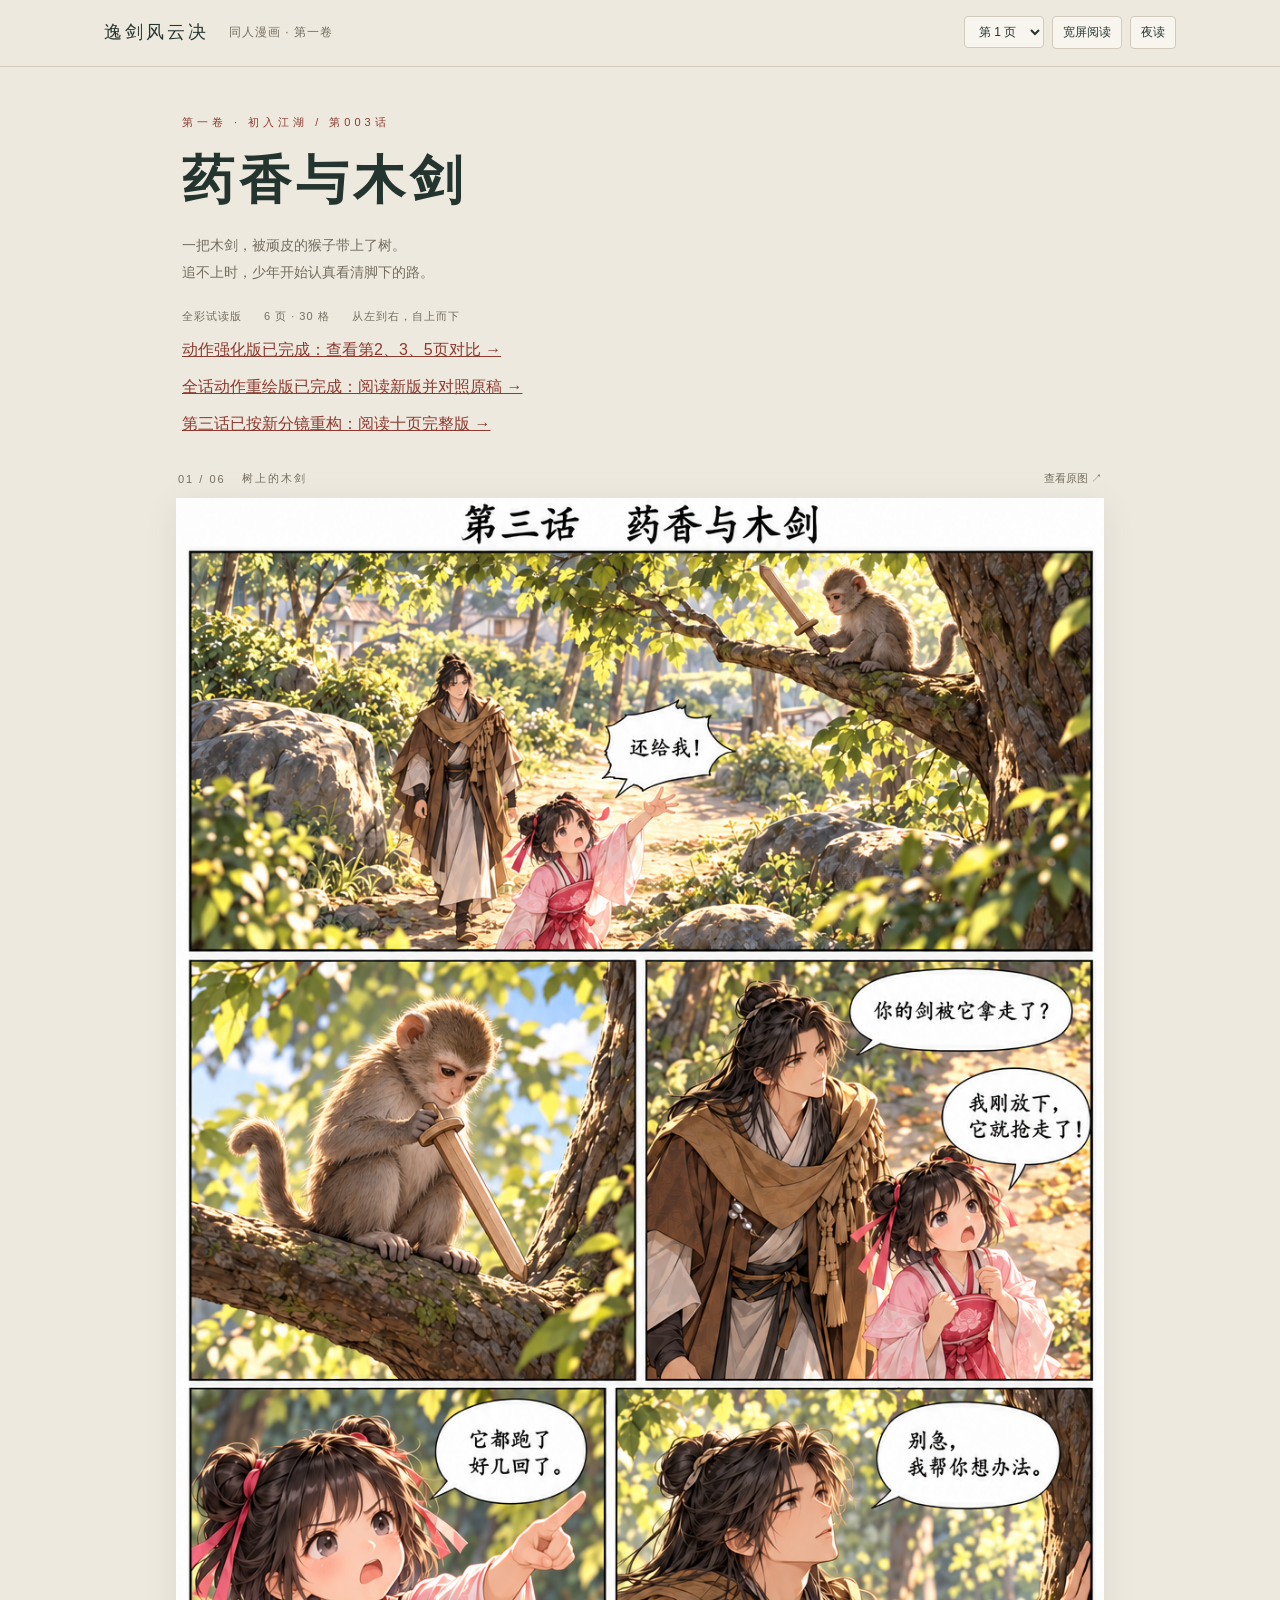
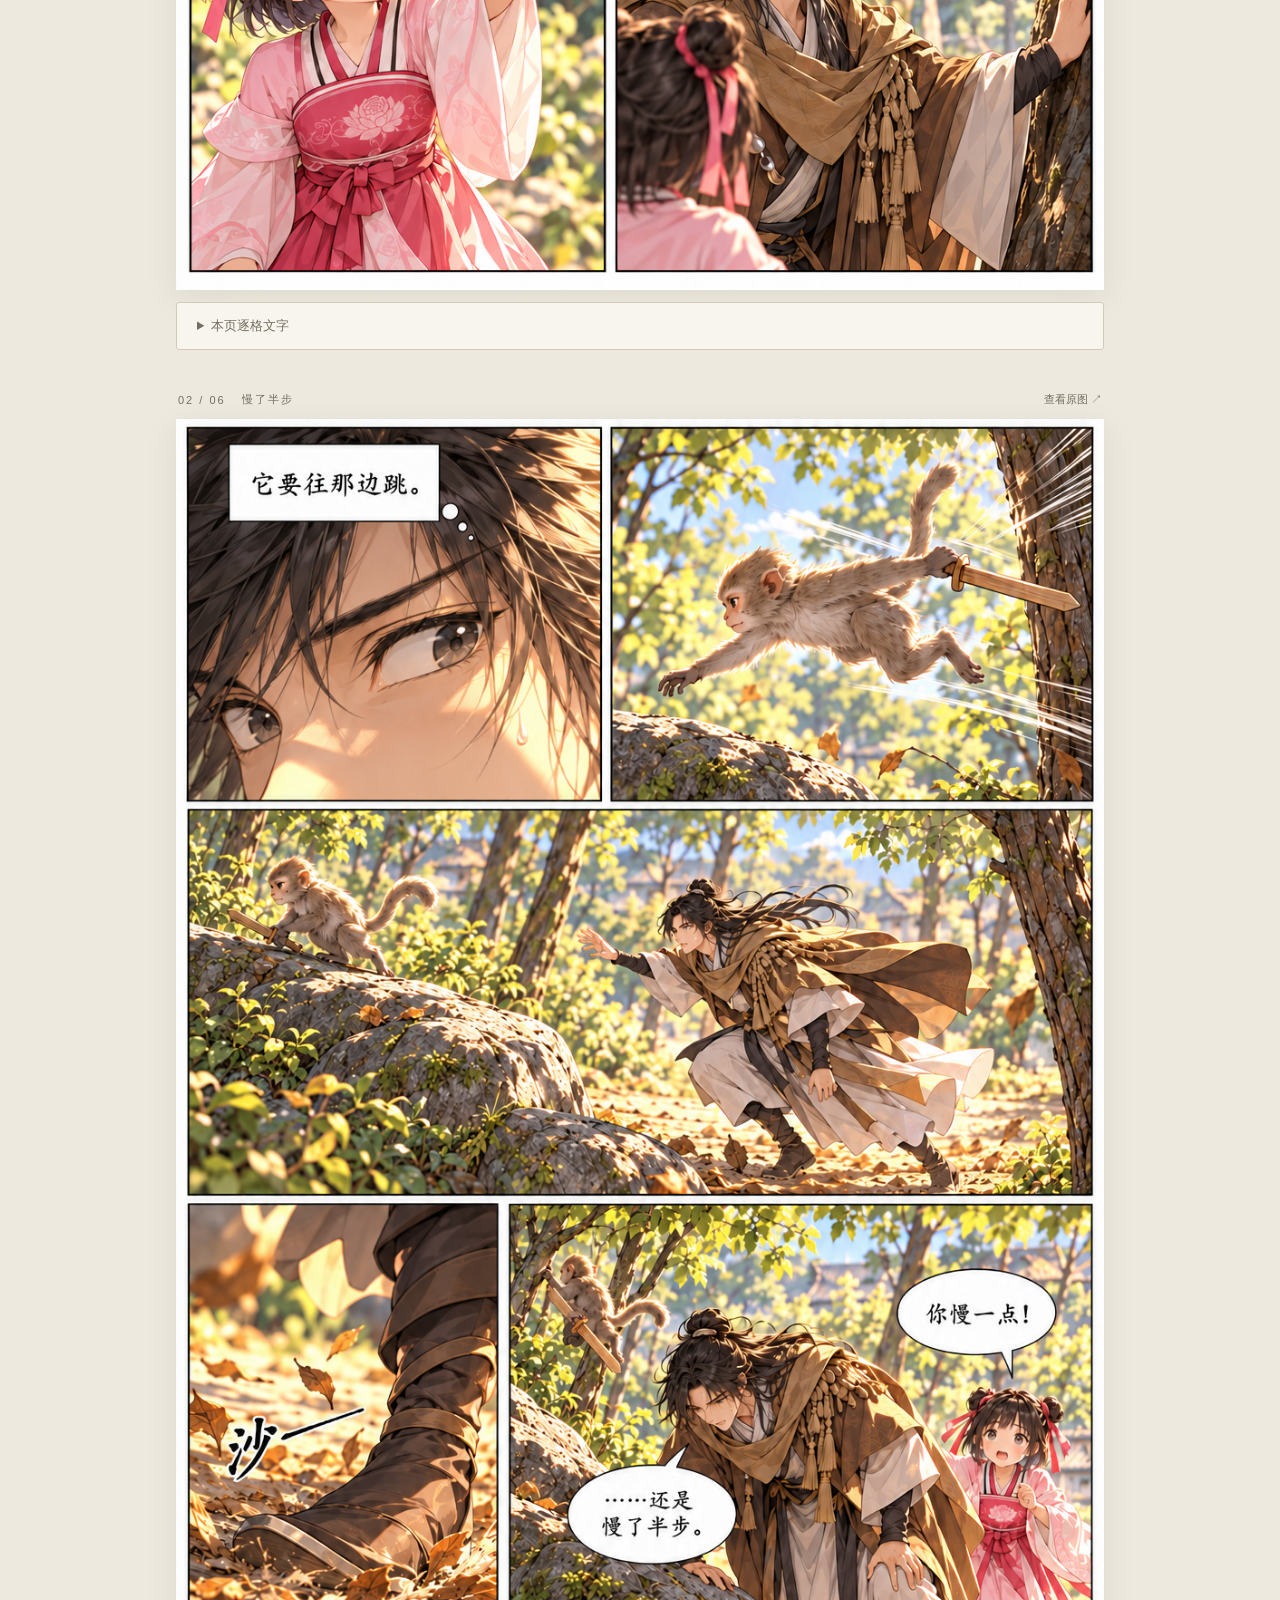
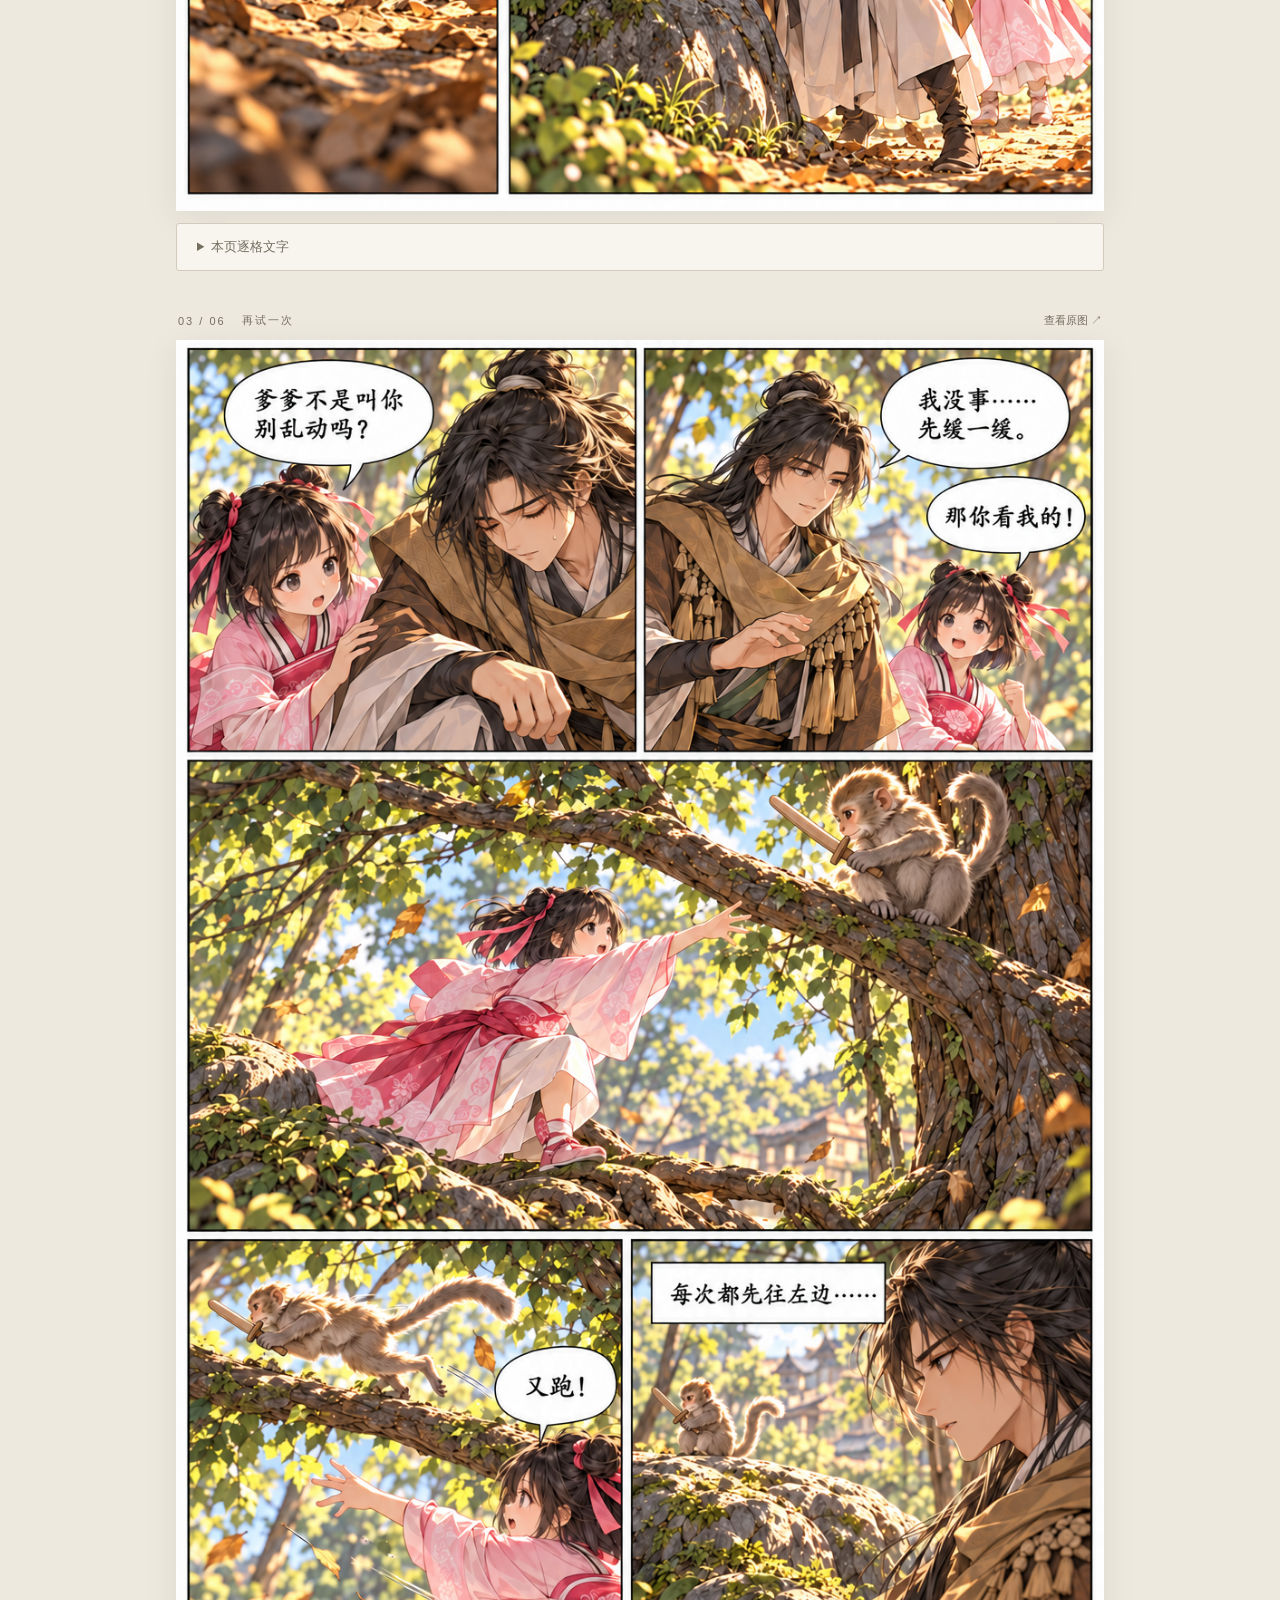
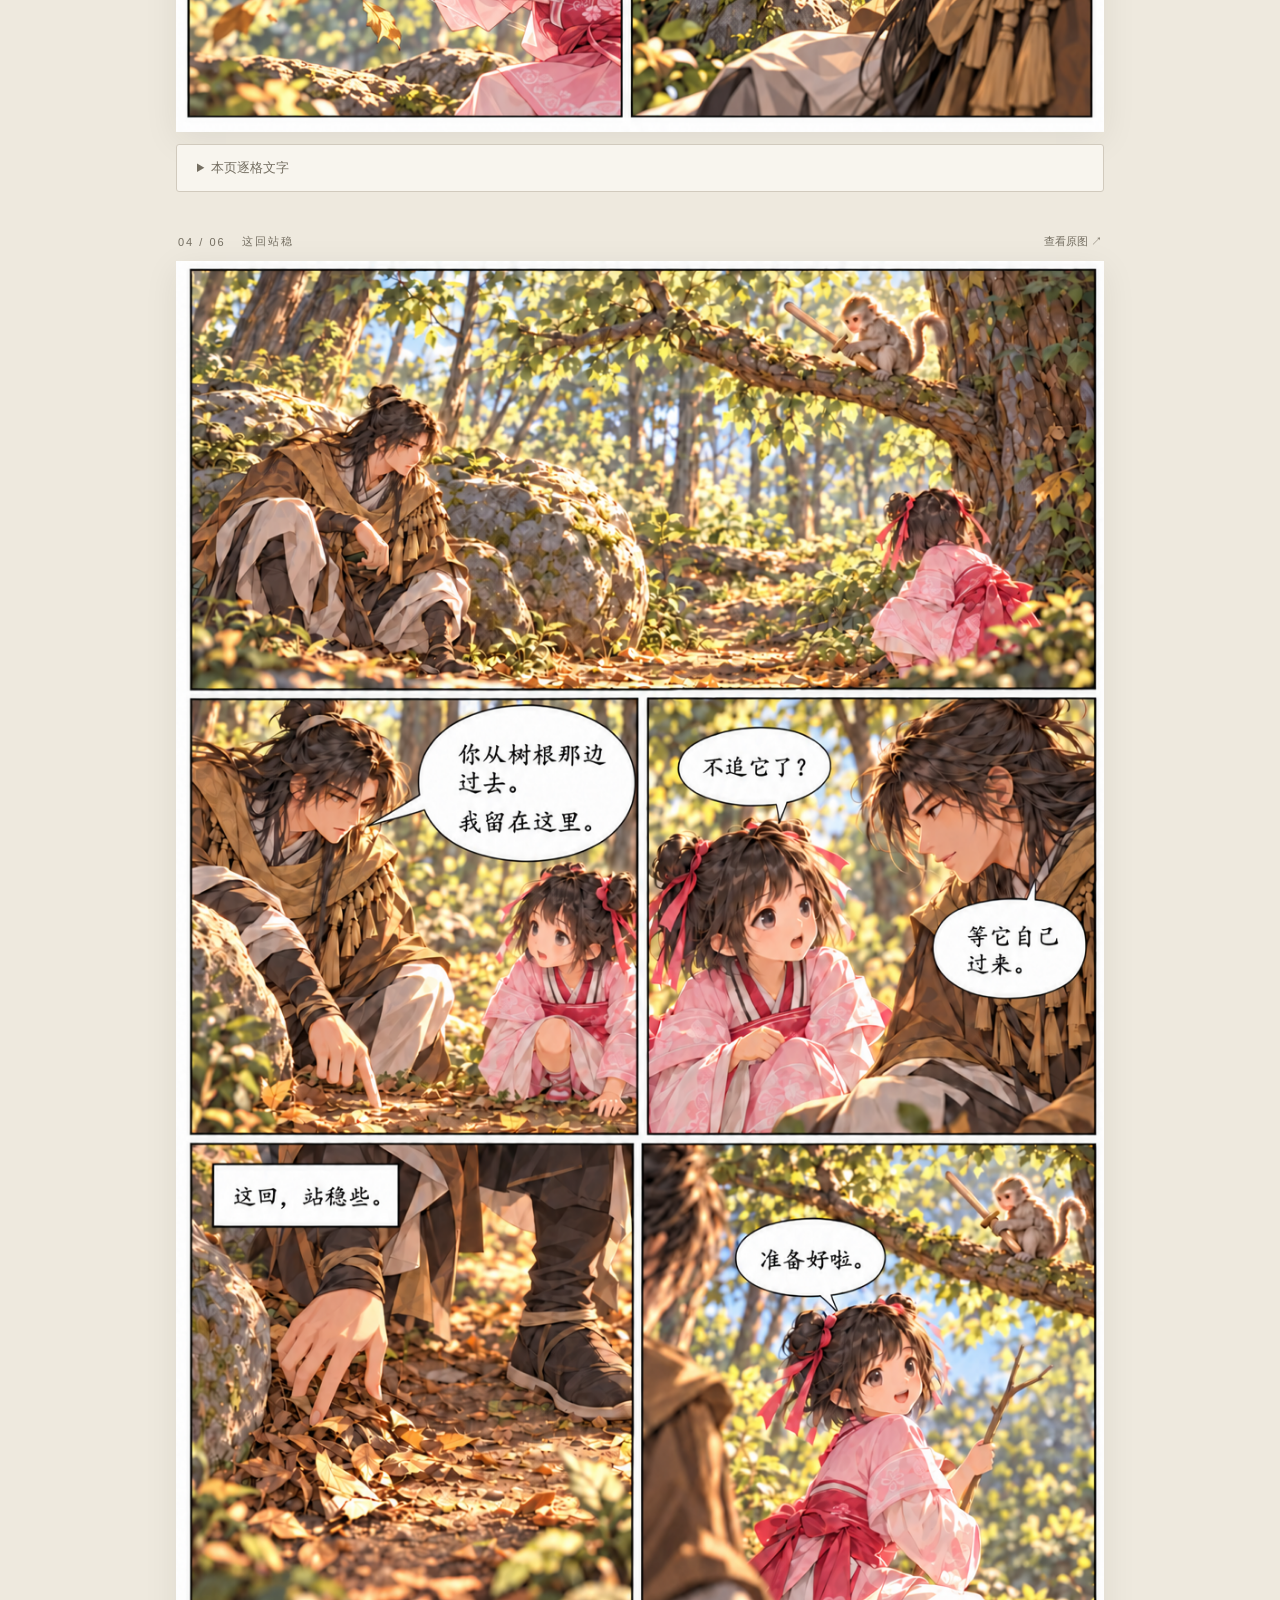
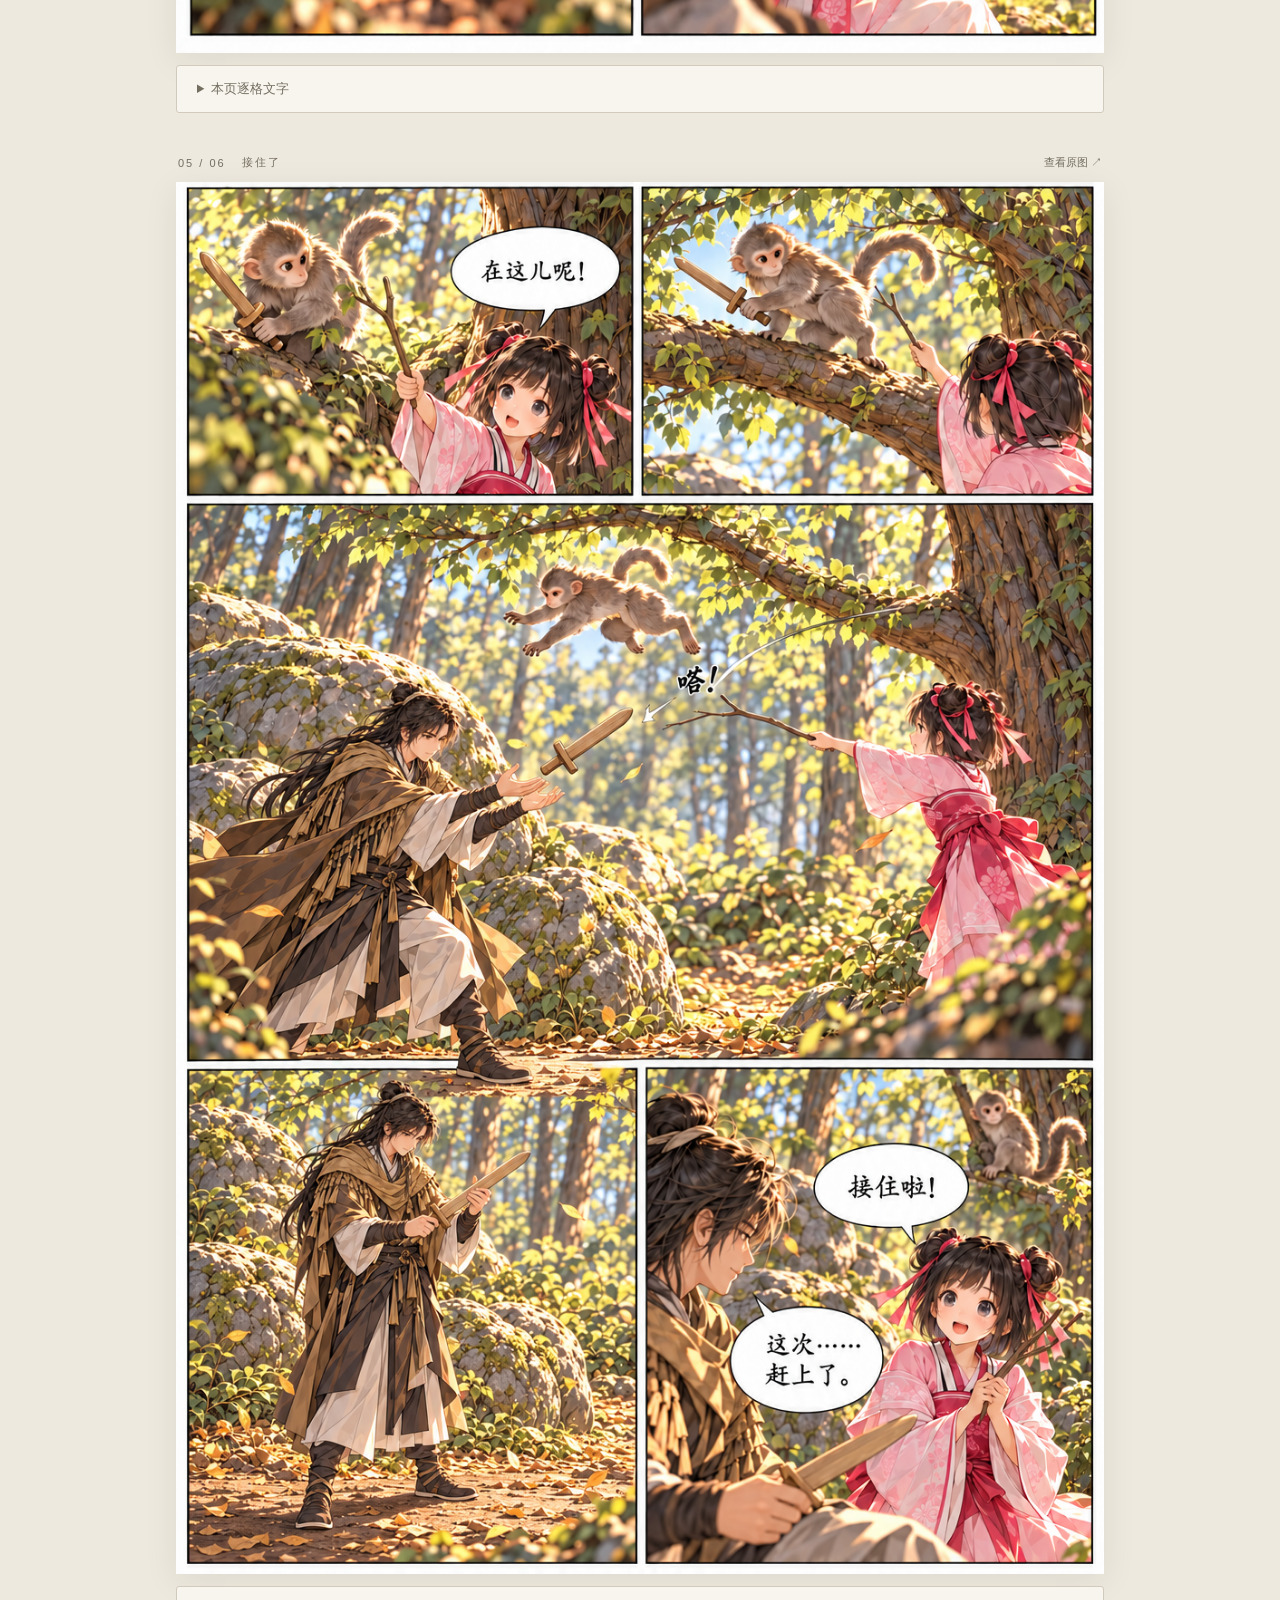
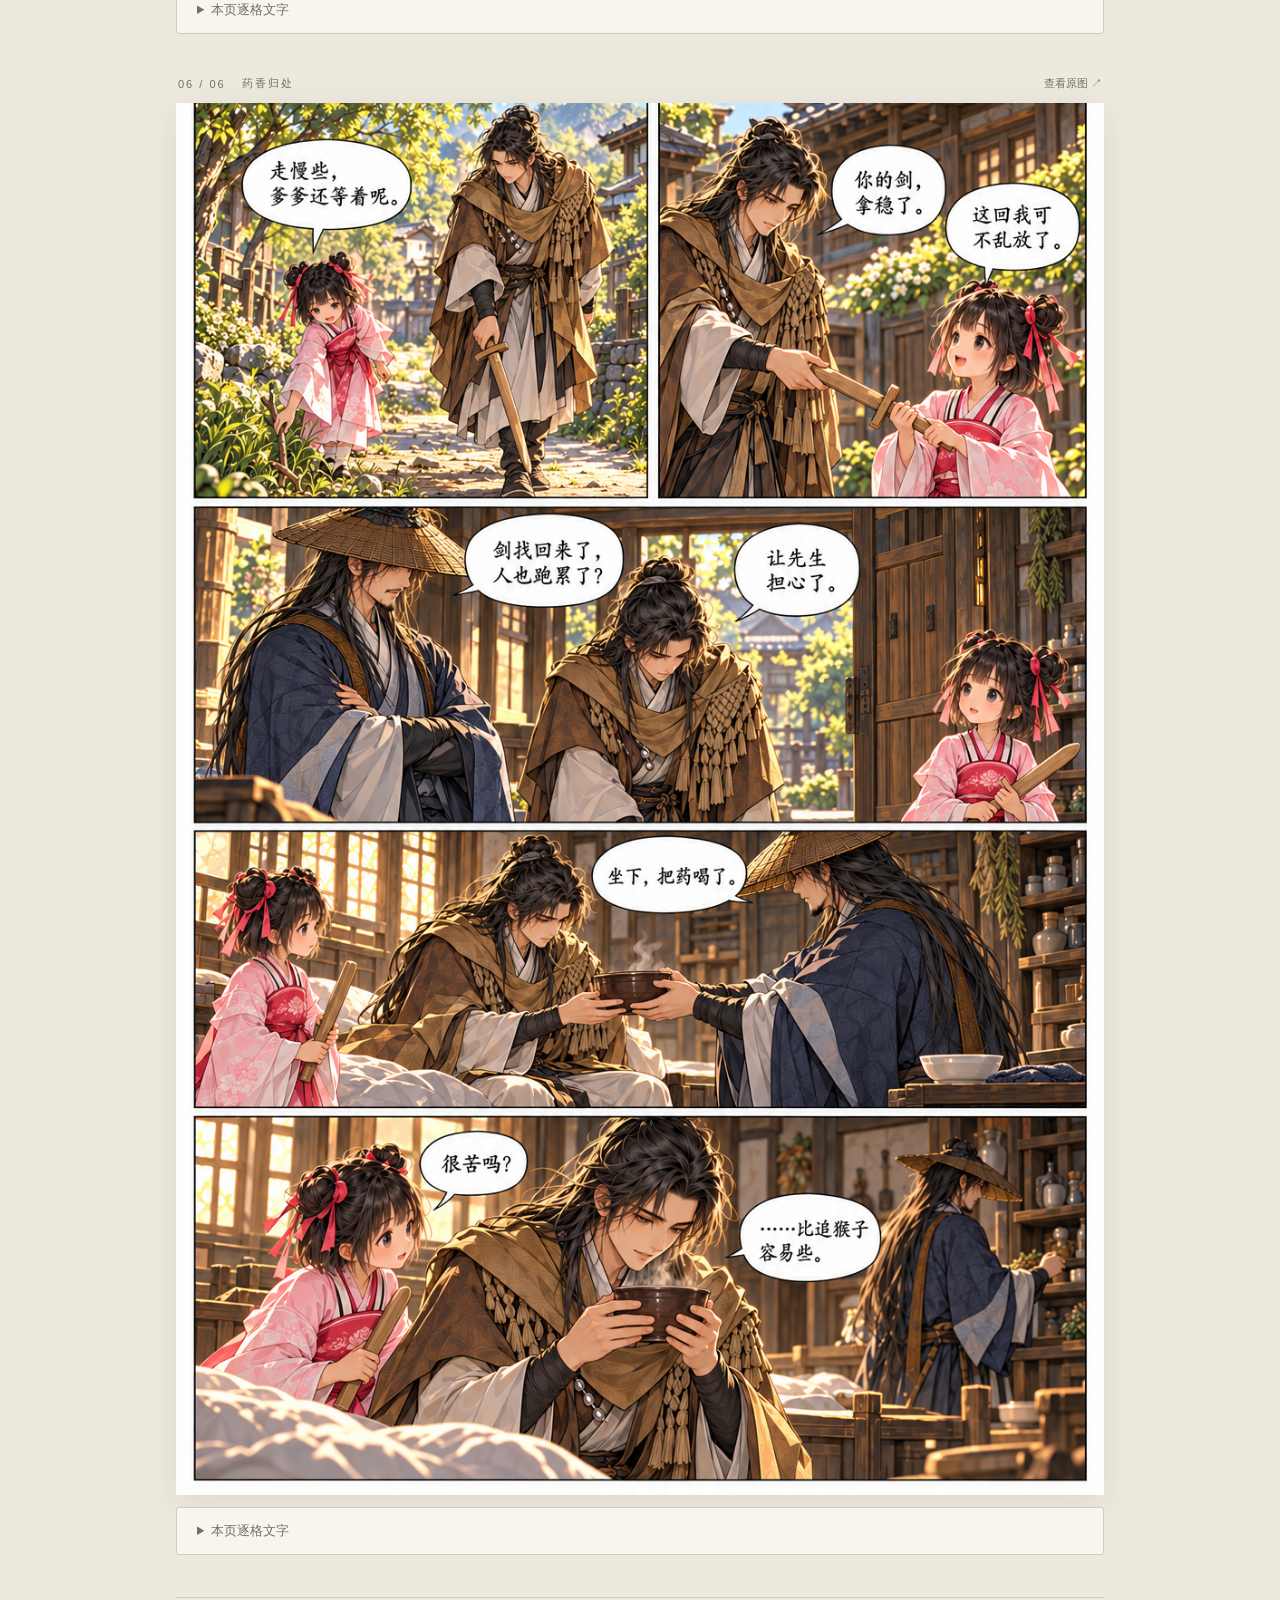
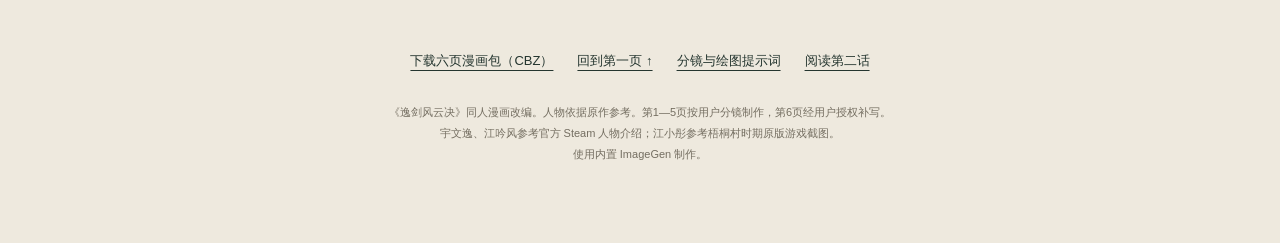
==== volume-01/episode-03/index.html @ a49ce9ba "draw chapters 2-4." ====
<!doctype html>
<html lang="zh-CN"><head><meta charset="utf-8"><meta name="viewport" content="width=device-width, initial-scale=1"><meta name="color-scheme" content="light dark"><title>药香与木剑 · 第三话</title>
<style>
:root{--paper:#eee9de;--ink:#24352f;--muted:#746e61;--line:#d1cabd;--accent:#8d3a30;--panel:#f8f5ee}*{box-sizing:border-box}html{scroll-behavior:auto;scroll-padding-top:78px}body{margin:0;background:var(--paper);color:var(--ink);font-family:"PingFang SC","Noto Sans CJK SC",sans-serif}.top{position:sticky;top:0;z-index:10;backdrop-filter:blur(16px);background:color-mix(in srgb,var(--paper) 92%,transparent);border-bottom:1px solid var(--line)}.bar{max-width:1120px;margin:auto;min-height:64px;padding:12px 24px;display:flex;align-items:center;gap:20px}.brand{font-family:"Songti SC",serif;font-size:18px;letter-spacing:3px;white-space:nowrap}.tag{color:var(--muted);font-size:12px;letter-spacing:1px}.tools{margin-left:auto;display:flex;gap:8px;align-items:center}button,select{font:inherit;font-size:12px;border:1px solid var(--line);border-radius:4px;padding:7px 10px;color:var(--ink);background:var(--panel);cursor:pointer}button:hover{border-color:var(--ink)}.progress{height:2px;background:var(--accent);width:0;transition:width .15s}header{max-width:960px;margin:48px auto 36px;padding:0 22px}.eyebrow{font-size:11px;letter-spacing:4px;color:var(--accent)}h1{font-family:"Songti SC","STSong",serif;font-weight:600;font-size:clamp(32px,5vw,52px);letter-spacing:5px;margin:16px 0}.intro{max-width:640px;line-height:1.9;font-size:14px;color:var(--muted)}.meta{display:flex;gap:22px;font-size:11px;letter-spacing:1px;margin-top:24px;color:var(--muted)}main{max-width:960px;margin:auto;padding:0 16px}.page{margin:0 0 42px}.page-label{display:flex;gap:16px;align-items:center;font-size:11px;letter-spacing:2px;padding:0 2px 12px;color:var(--muted)}.page-label a{margin-left:auto;color:inherit;text-decoration:none;letter-spacing:0}.page img{display:block;width:100%;height:auto;background:var(--panel);box-shadow:0 8px 32px #25251c14}.transcript{font-size:13px;background:var(--panel);border:1px solid var(--line);padding:14px 20px;margin-top:12px;border-radius:3px}.transcript summary{cursor:pointer;color:var(--muted)}.transcript p{display:flex;gap:18px;line-height:1.9}.transcript b{font-size:10px;color:var(--accent);padding-top:4px}.end{border-top:1px solid var(--line);max-width:928px;margin:4px auto 48px;padding:30px 22px;text-align:center}.end strong{font-family:"Songti SC",serif;font-size:25px;letter-spacing:4px}.end p{font-size:13px;color:var(--muted);line-height:1.9}.downloads{display:flex;justify-content:center;gap:24px;margin:24px 0}.downloads a{color:var(--ink);font-size:13px;text-underline-offset:5px}.credits{max-width:700px;margin:32px auto 0;font-size:11px!important;line-height:1.9!important}.credits a{color:inherit}body.dark{--paper:#181c1b;--ink:#e4e1d6;--muted:#aaa799;--line:#343c38;--accent:#b68a62;--panel:#222925}body.wide main{max-width:1280px}
@media(max-width:600px){.bar{padding:10px 12px;gap:8px}.brand{font-size:15px;letter-spacing:1px}.tag{display:none}.tools{gap:4px}button,select{padding:6px}.tools .width{display:none}header{margin-top:30px;padding:0 18px}main{padding:0 6px}.page{margin-bottom:26px}.page-label{padding-left:8px;padding-right:8px}h1{letter-spacing:2px}.downloads{flex-wrap:wrap}.meta{gap:14px}}
@media(prefers-reduced-motion:reduce){html{scroll-behavior:auto}.progress{transition:none}}
@media print{@page{size:A4 portrait;margin:0}body{background:white}.top,header,.page-label,.transcript,.end{display:none!important}main{max-width:none;padding:0}.page{margin:0;break-after:page;height:297mm;display:flex;align-items:center;justify-content:center}.page:last-child{break-after:auto}.page img{width:198mm;max-height:297mm;object-fit:contain;box-shadow:none}}
</style></head><body>
<div class="top"><div class="bar"><div class="brand">逸剑风云决</div><span class="tag">同人漫画 · 第一卷</span><div class="tools"><select id="jump" aria-label="跳转页码"><option value="1">第 1 页</option><option value="2">第 2 页</option><option value="3">第 3 页</option><option value="4">第 4 页</option><option value="5">第 5 页</option><option value="6">第 6 页</option></select><button class="width" id="width">宽屏阅读</button><button id="theme" aria-label="切换深色背景">夜读</button></div></div><div class="progress" id="progress"></div></div>
<header><div class="eyebrow">第一卷 · 初入江湖 / 第003话</div><h1>药香与木剑</h1><p class="intro">一把木剑，被顽皮的猴子带上了树。<br>追不上时，少年开始认真看清脚下的路。</p><div class="meta"><span>全彩试读版</span><span>6 页 · 30 格</span><span>从左到右，自上而下</span></div><p><a style="color:var(--accent)" href="action-v2/compare.html">动作强化版已完成：查看第2、3、5页对比 →</a></p><p id="revision-v3-notice"><a style="color:var(--accent)" href="../revision-v3/episode-03/index.html">全话动作重绘版已完成：阅读新版并对照原稿 →</a></p><p id="reconstruction-v4-notice"><a style="color:var(--accent)" href="reconstruction-v4/index.html">第三话已按新分镜重构：阅读十页完整版 →</a></p></header>
<main><section class="page" id="page-1" data-page="1" aria-label="第1页 树上的木剑"><div class="page-label"><span>01 / 06</span><span>树上的木剑</span><a href="assets/page-01.png" target="_blank" rel="noopener">查看原图 ↗</a></div><img src="assets/page-01.png" width="1024" height="1536" alt="第1页：树上的木剑。对白见下方逐格文字。" loading="eager"><details class="transcript"><summary>本页逐格文字</summary><p><b>01</b><span>江小彤：还给我！</span></p><p><b>02</b><span>（无对白）</span></p><p><b>03</b><span>宇文逸：你的剑被它拿走了？<br>江小彤：我刚放下，它就抢走了！</span></p><p><b>04</b><span>江小彤：它都跑了好几回了。</span></p><p><b>05</b><span>宇文逸：别急，我帮你想办法。</span></p></details></section>
<section class="page" id="page-2" data-page="2" aria-label="第2页 慢了半步"><div class="page-label"><span>02 / 06</span><span>慢了半步</span><a href="assets/page-02.png" target="_blank" rel="noopener">查看原图 ↗</a></div><img src="assets/page-02.png" width="1024" height="1536" alt="第2页：慢了半步。对白见下方逐格文字。" loading="lazy"><details class="transcript"><summary>本页逐格文字</summary><p><b>01</b><span>宇文逸：它要往那边跳。</span></p><p><b>02</b><span>（无对白）</span></p><p><b>03</b><span>（无对白）</span></p><p><b>04</b><span>拟声：沙——</span></p><p><b>05</b><span>江小彤：你慢一点！<br>宇文逸：……还是慢了半步。</span></p></details></section>
<section class="page" id="page-3" data-page="3" aria-label="第3页 再试一次"><div class="page-label"><span>03 / 06</span><span>再试一次</span><a href="assets/page-03.png" target="_blank" rel="noopener">查看原图 ↗</a></div><img src="assets/page-03.png" width="1024" height="1536" alt="第3页：再试一次。对白见下方逐格文字。" loading="lazy"><details class="transcript"><summary>本页逐格文字</summary><p><b>01</b><span>江小彤：爹爹不是叫你别乱动吗？</span></p><p><b>02</b><span>宇文逸：我没事……先缓一缓。<br>江小彤：那你看我的！</span></p><p><b>03</b><span>（无对白）</span></p><p><b>04</b><span>江小彤：又跑！</span></p><p><b>05</b><span>宇文逸：每次都先往左边……</span></p></details></section>
<section class="page" id="page-4" data-page="4" aria-label="第4页 这回站稳"><div class="page-label"><span>04 / 06</span><span>这回站稳</span><a href="assets/page-04.png" target="_blank" rel="noopener">查看原图 ↗</a></div><img src="assets/page-04.png" width="1024" height="1536" alt="第4页：这回站稳。对白见下方逐格文字。" loading="lazy"><details class="transcript"><summary>本页逐格文字</summary><p><b>01</b><span>（无对白）</span></p><p><b>02</b><span>宇文逸：你从树根那边过去。<br>宇文逸：我留在这里。</span></p><p><b>03</b><span>江小彤：不追它了？<br>宇文逸：等它自己过来。</span></p><p><b>04</b><span>宇文逸：这回，站稳些。</span></p><p><b>05</b><span>江小彤：准备好啦。</span></p></details></section>
<section class="page" id="page-5" data-page="5" aria-label="第5页 接住了"><div class="page-label"><span>05 / 06</span><span>接住了</span><a href="assets/page-05.png" target="_blank" rel="noopener">查看原图 ↗</a></div><img src="assets/page-05.png" width="1024" height="1536" alt="第5页：接住了。对白见下方逐格文字。" loading="lazy"><details class="transcript"><summary>本页逐格文字</summary><p><b>01</b><span>江小彤：在这儿呢！</span></p><p><b>02</b><span>（无对白）</span></p><p><b>03</b><span>拟声：嗒！</span></p><p><b>04</b><span>（无对白）</span></p><p><b>05</b><span>江小彤：接住啦！<br>宇文逸：这次……赶上了。</span></p></details></section>
<section class="page" id="page-6" data-page="6" aria-label="第6页 药香归处"><div class="page-label"><span>06 / 06</span><span>药香归处</span><a href="assets/page-06.png" target="_blank" rel="noopener">查看原图 ↗</a></div><img src="assets/page-06.png" width="1024" height="1536" alt="第6页：药香归处。对白见下方逐格文字。" loading="lazy"><details class="transcript"><summary>本页逐格文字</summary><p><b>01</b><span>江小彤：走慢些，爹爹还等着呢。</span></p><p><b>02</b><span>宇文逸：你的剑，拿稳了。<br>江小彤：这回我可不乱放了。</span></p><p><b>03</b><span>江吟风：剑找回来了，人也跑累了？<br>宇文逸：让先生担心了。</span></p><p><b>04</b><span>江吟风：坐下，把药喝了。</span></p><p><b>05</b><span>江小彤：很苦吗？<br>宇文逸：……比追猴子容易些。</span></p></details></section></main>
<footer class="end"><div class="downloads"><a href="药香与木剑-第003话.cbz" download>下载六页漫画包（CBZ）</a><a href="#page-1">回到第一页 ↑</a><a href="episode.json" download>分镜与绘图提示词</a><a href="../episode-02/index.html">阅读第二话</a></div><p class="credits">《逸剑风云决》同人漫画改编。人物依据原作参考。第1—5页按用户分镜制作，第6页经用户授权补写。<br>宇文逸、江吟风参考官方 Steam 人物介绍；江小彤参考梧桐村时期原版游戏截图。<br>使用内置 ImageGen 制作。</p></footer>
<script>
const jump=document.getElementById('jump'),sections=[...document.querySelectorAll('.page')];
jump.addEventListener('change',()=>document.getElementById('page-'+jump.value).scrollIntoView({behavior:'instant',block:'start'}));
document.getElementById('theme').addEventListener('click',e=>{const on=document.body.classList.toggle('dark');e.target.textContent=on?'日读':'夜读'});
document.getElementById('width').addEventListener('click',e=>{const on=document.body.classList.toggle('wide');e.target.textContent=on?'标准宽度':'宽屏阅读'});
function update(){const top=window.scrollY,span=document.documentElement.scrollHeight-innerHeight;document.getElementById('progress').style.width=(span>0?Math.min(100,100*top/span):100)+'%';let current=1;sections.forEach(s=>{if(s.getBoundingClientRect().top<innerHeight*.42)current=Number(s.dataset.page)});if(document.activeElement!==jump)jump.value=current;}
addEventListener('scroll',update,{passive:true});addEventListener('resize',update);update();
document.addEventListener('keydown',e=>{if(['SELECT','INPUT','TEXTAREA'].includes(document.activeElement.tagName))return;if(e.key==='ArrowRight'||e.key==='ArrowLeft'){e.preventDefault();const next=Math.max(1,Math.min(6,Number(jump.value)+(e.key==='ArrowRight'?1:-1)));document.getElementById('page-'+next).scrollIntoView({behavior:'instant',block:'start'});}});
</script></body></html>
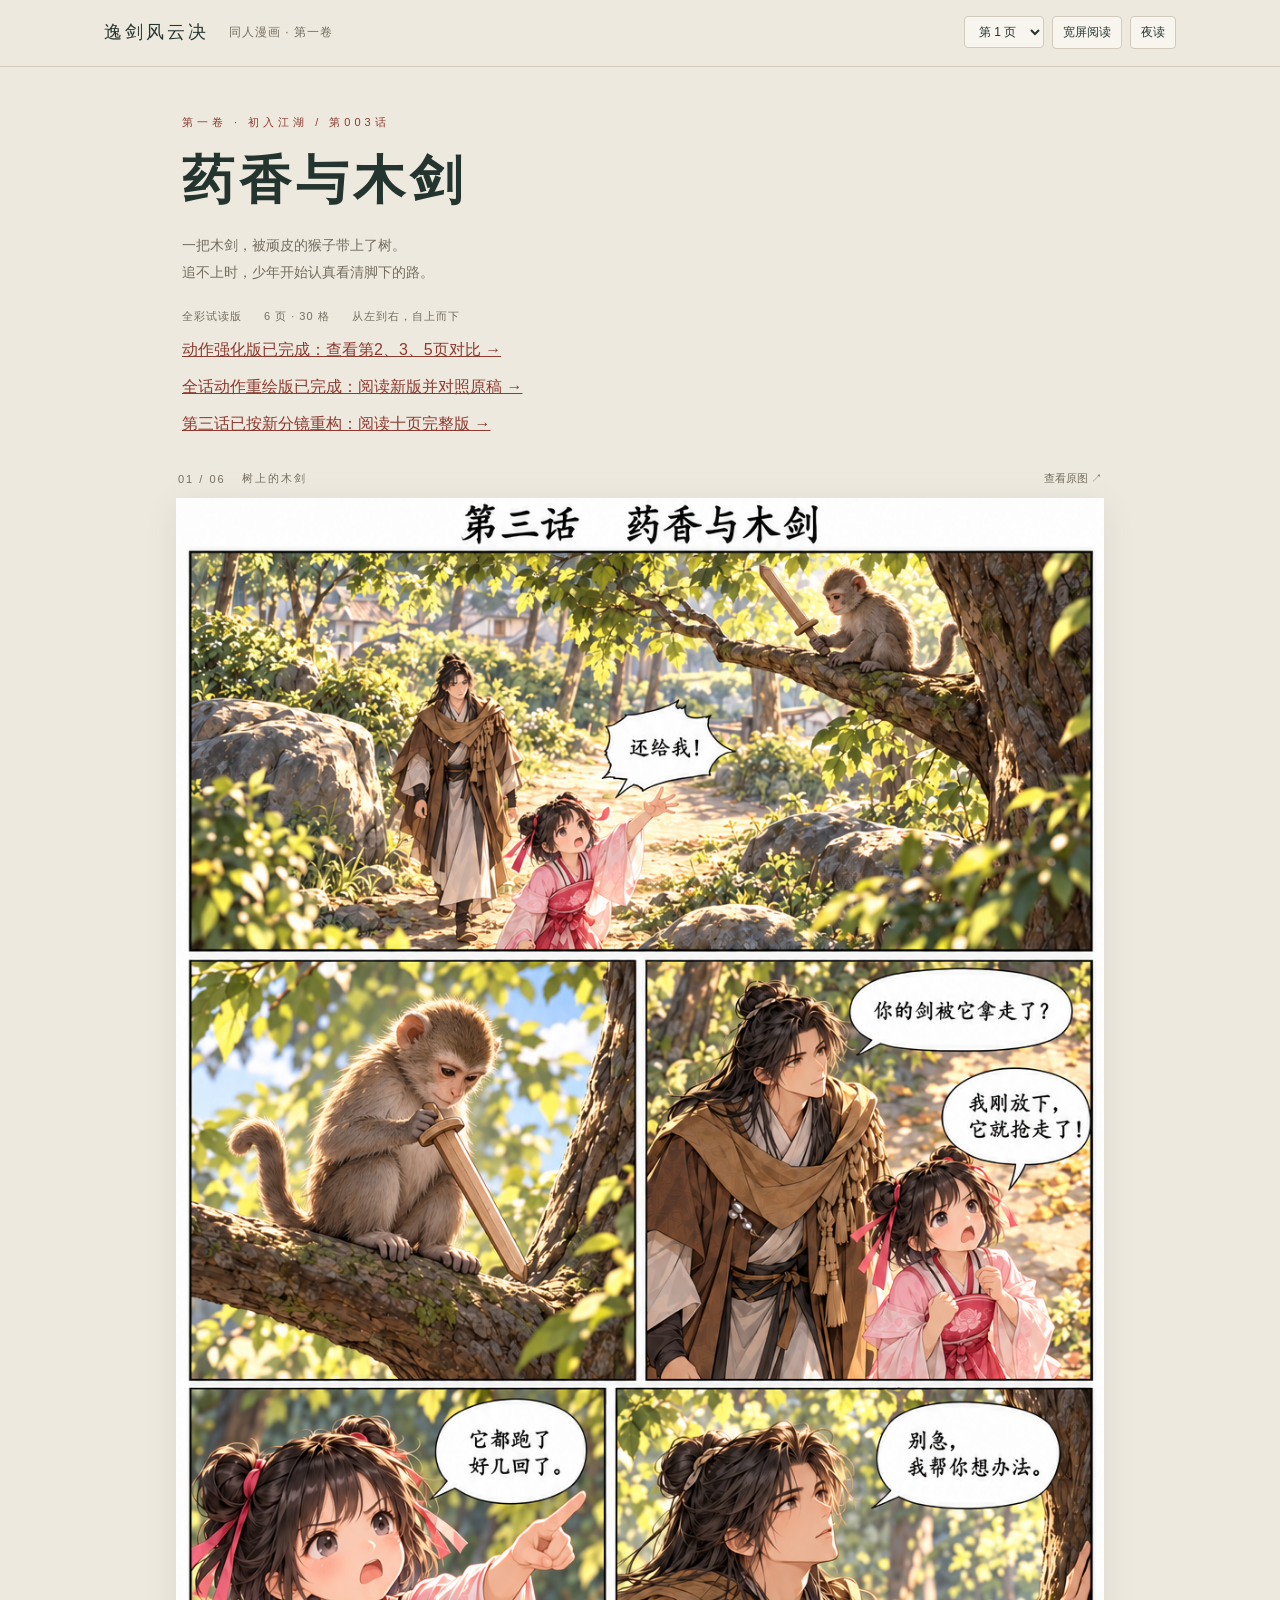
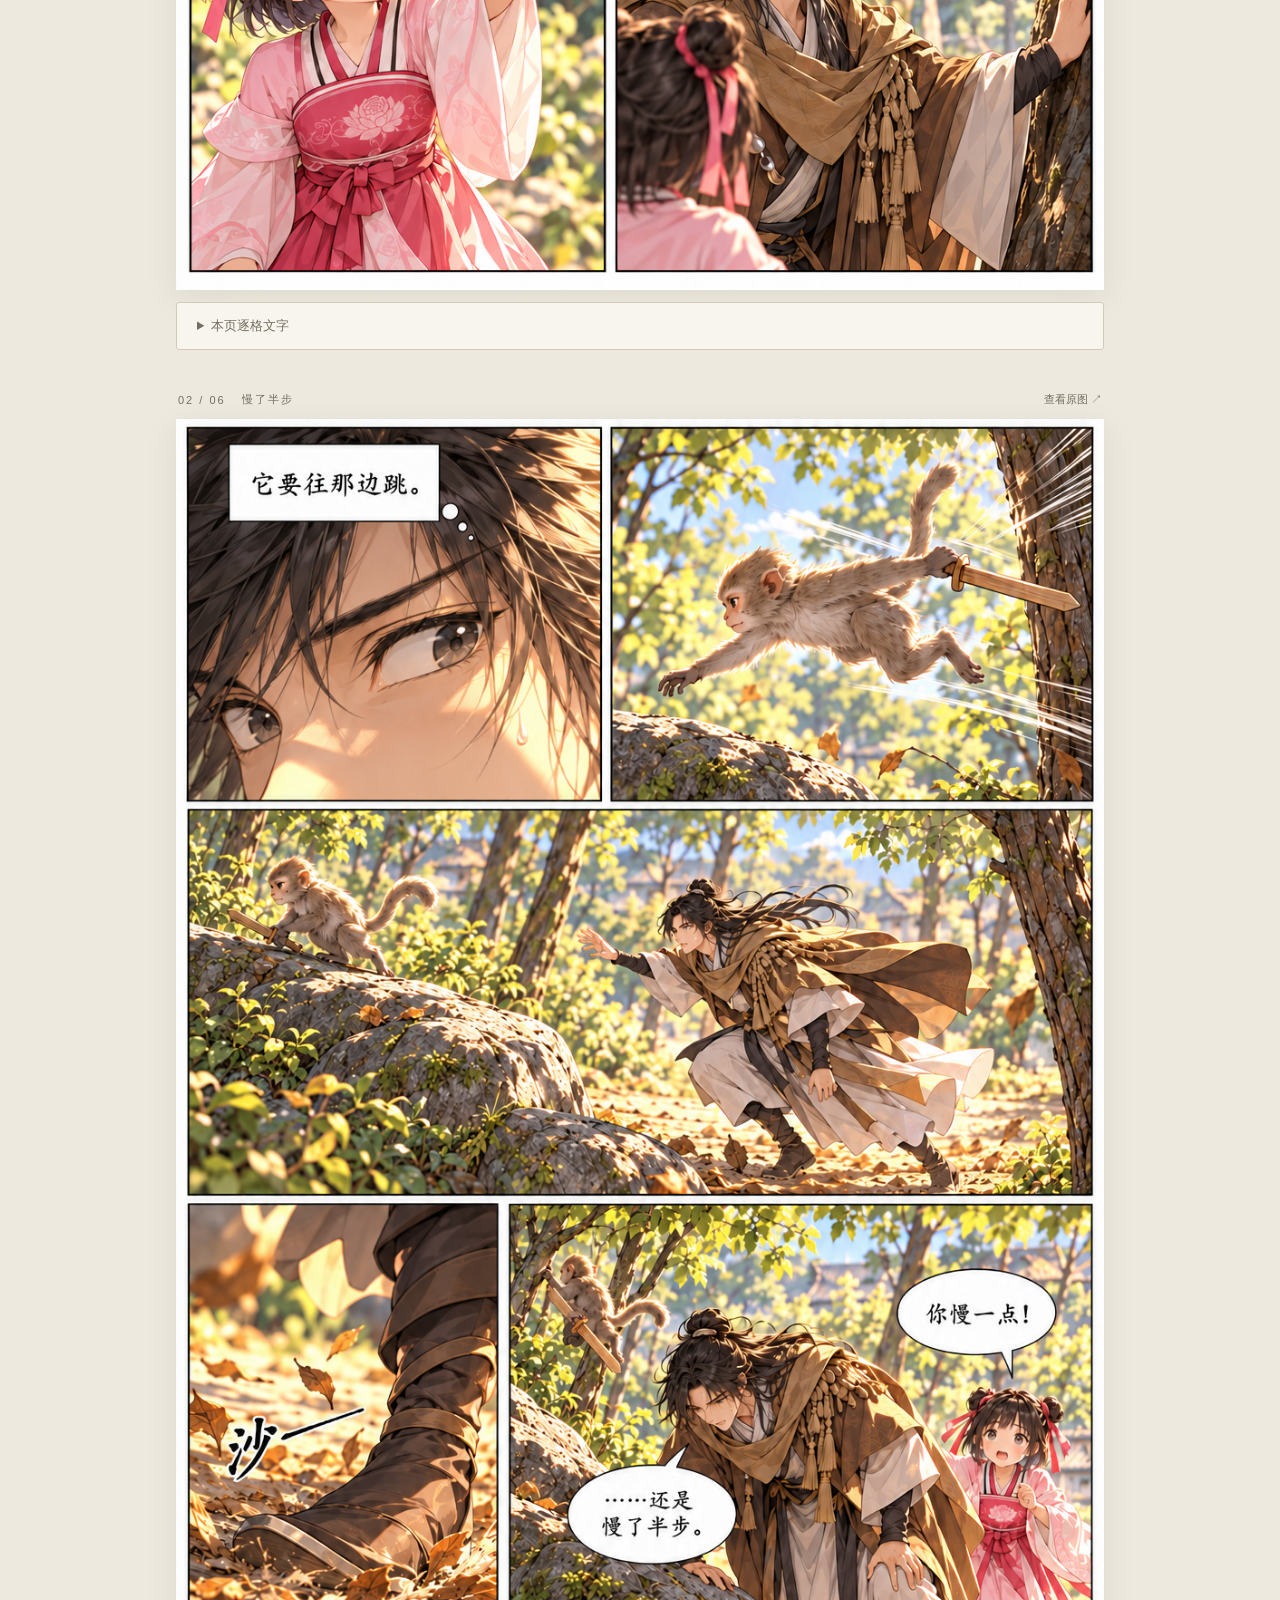
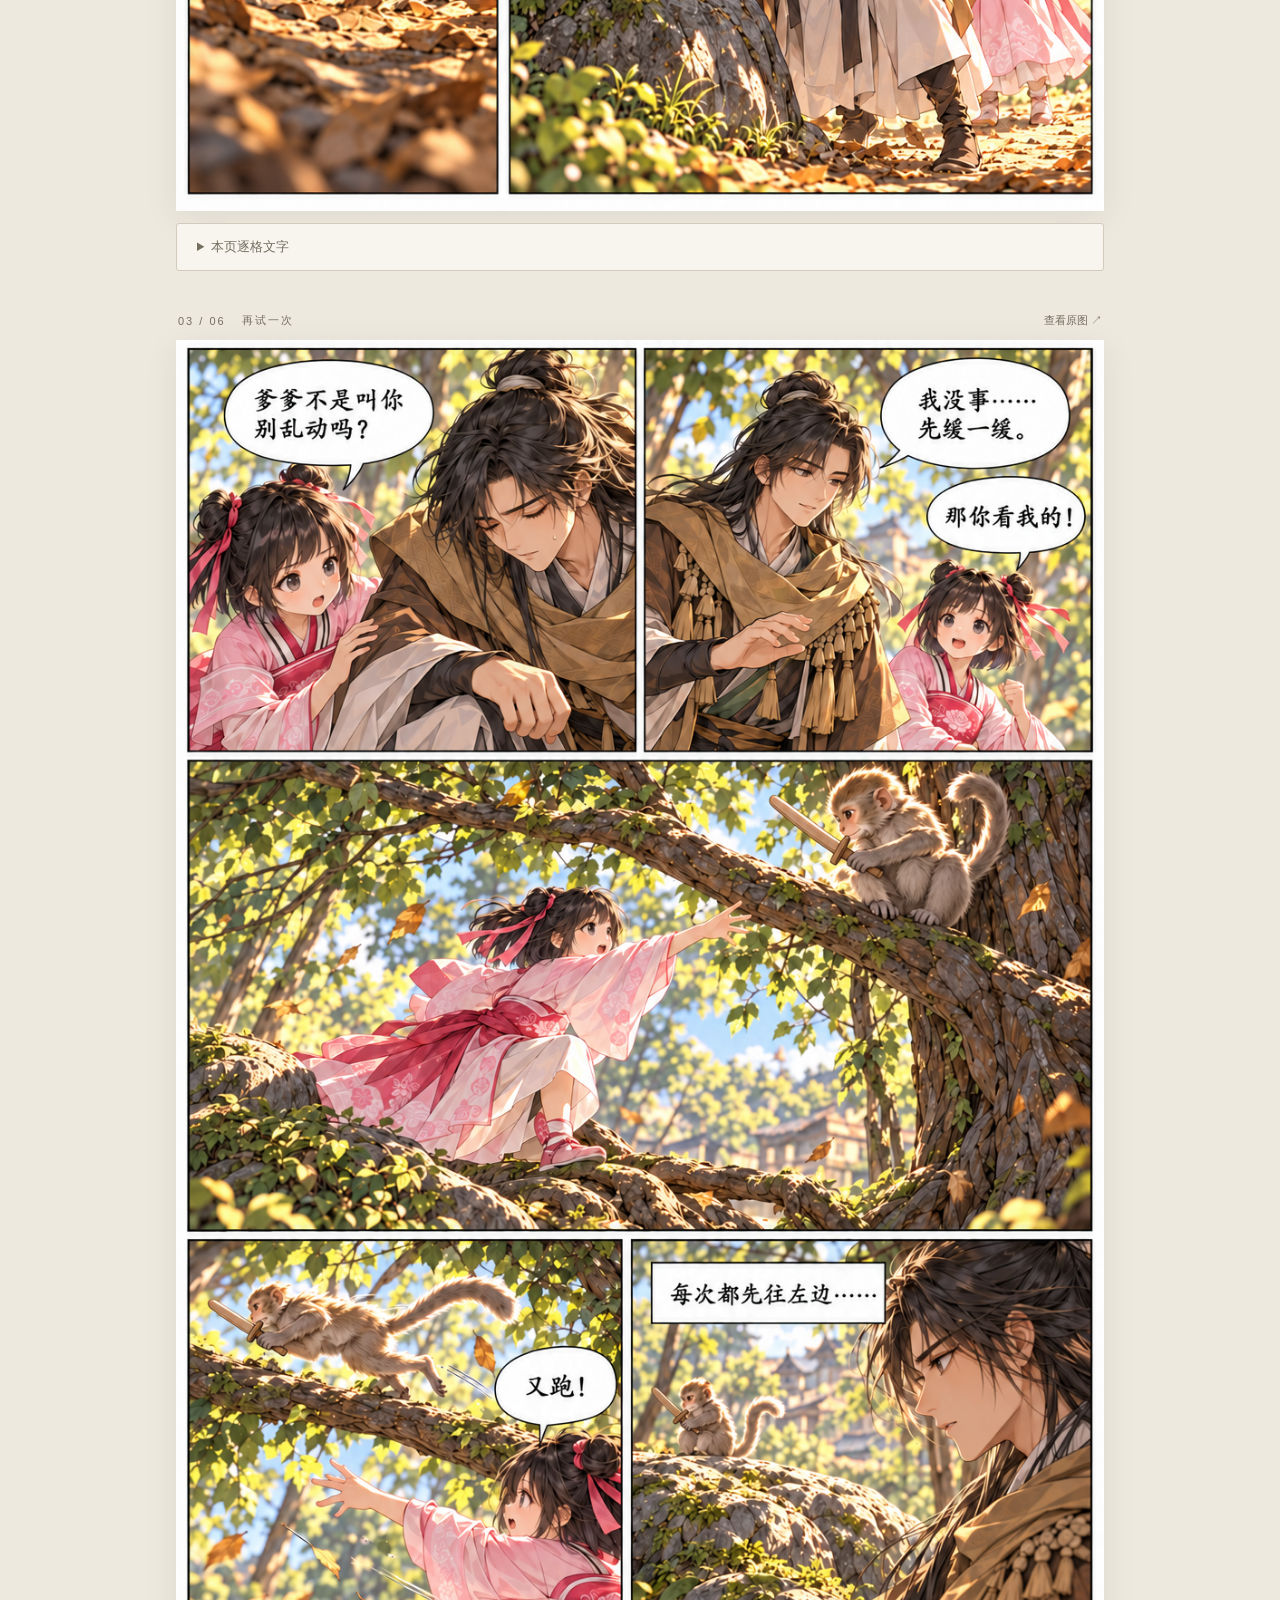
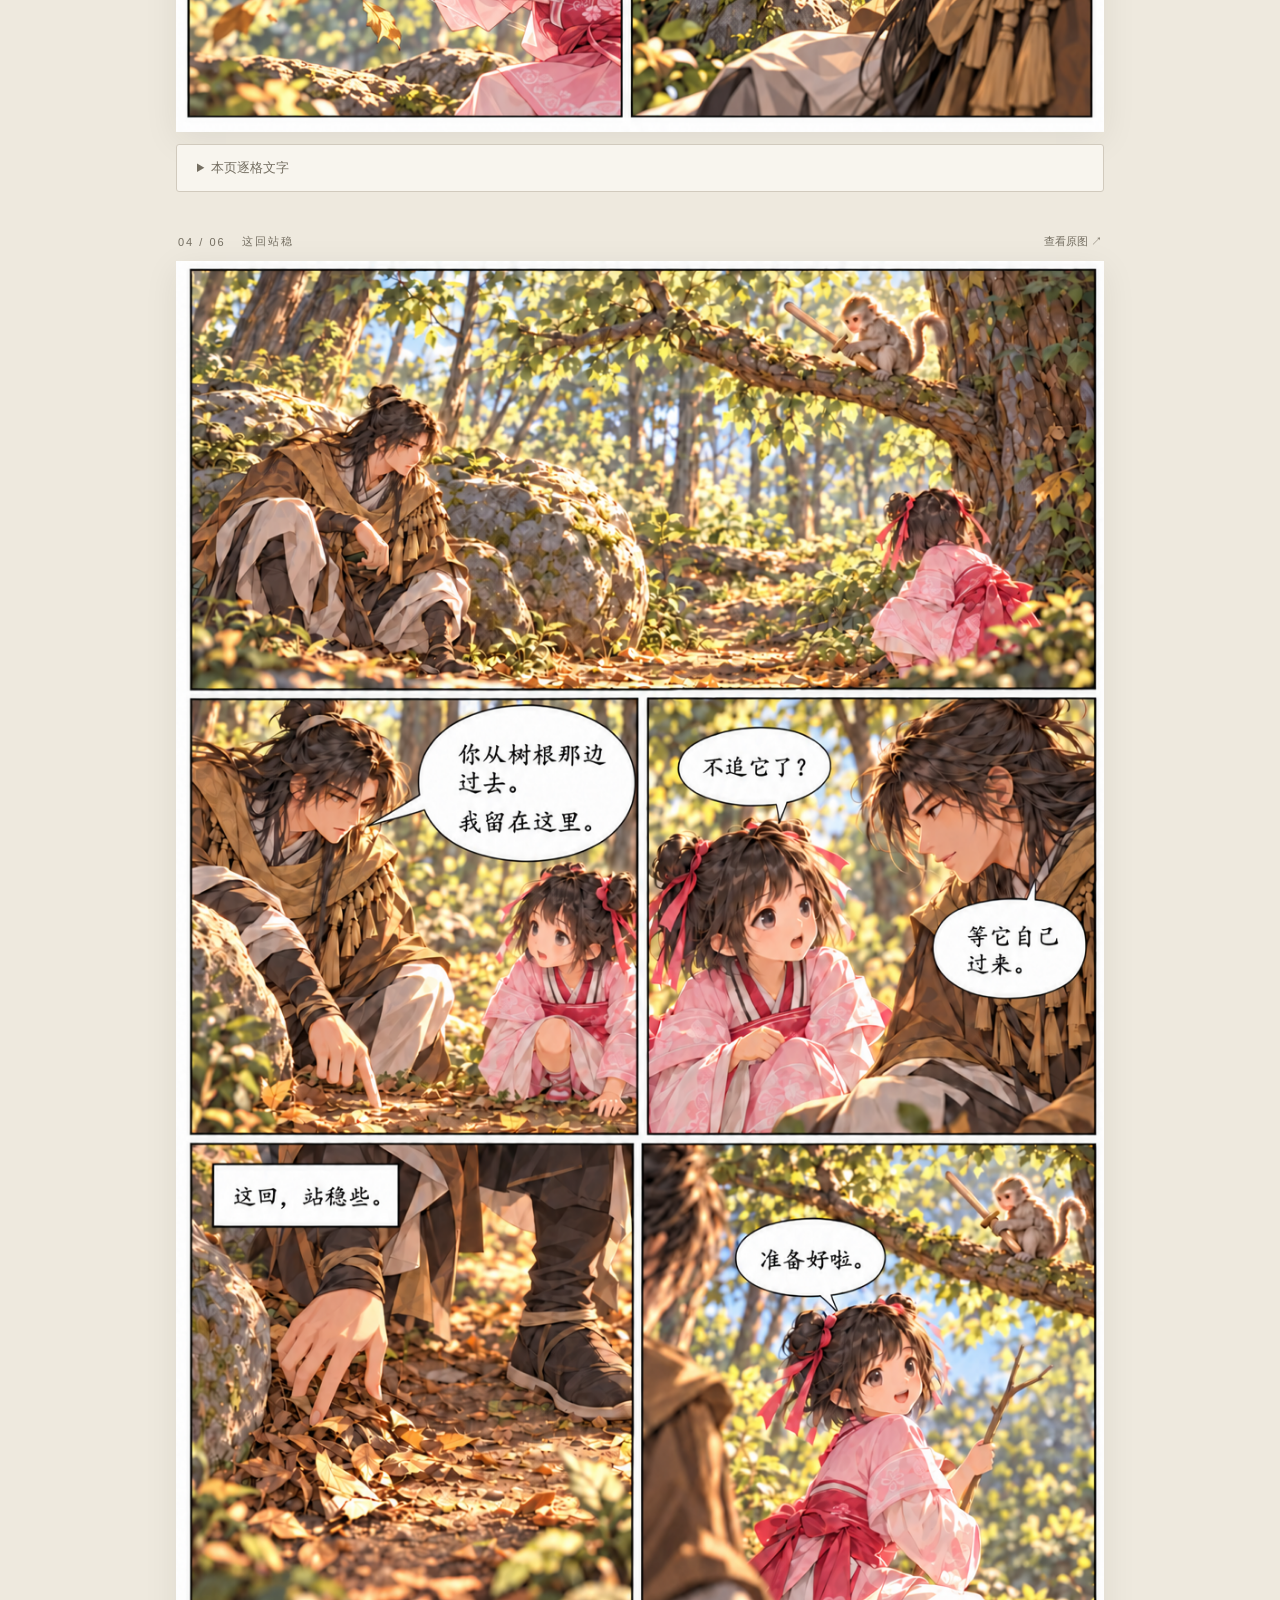
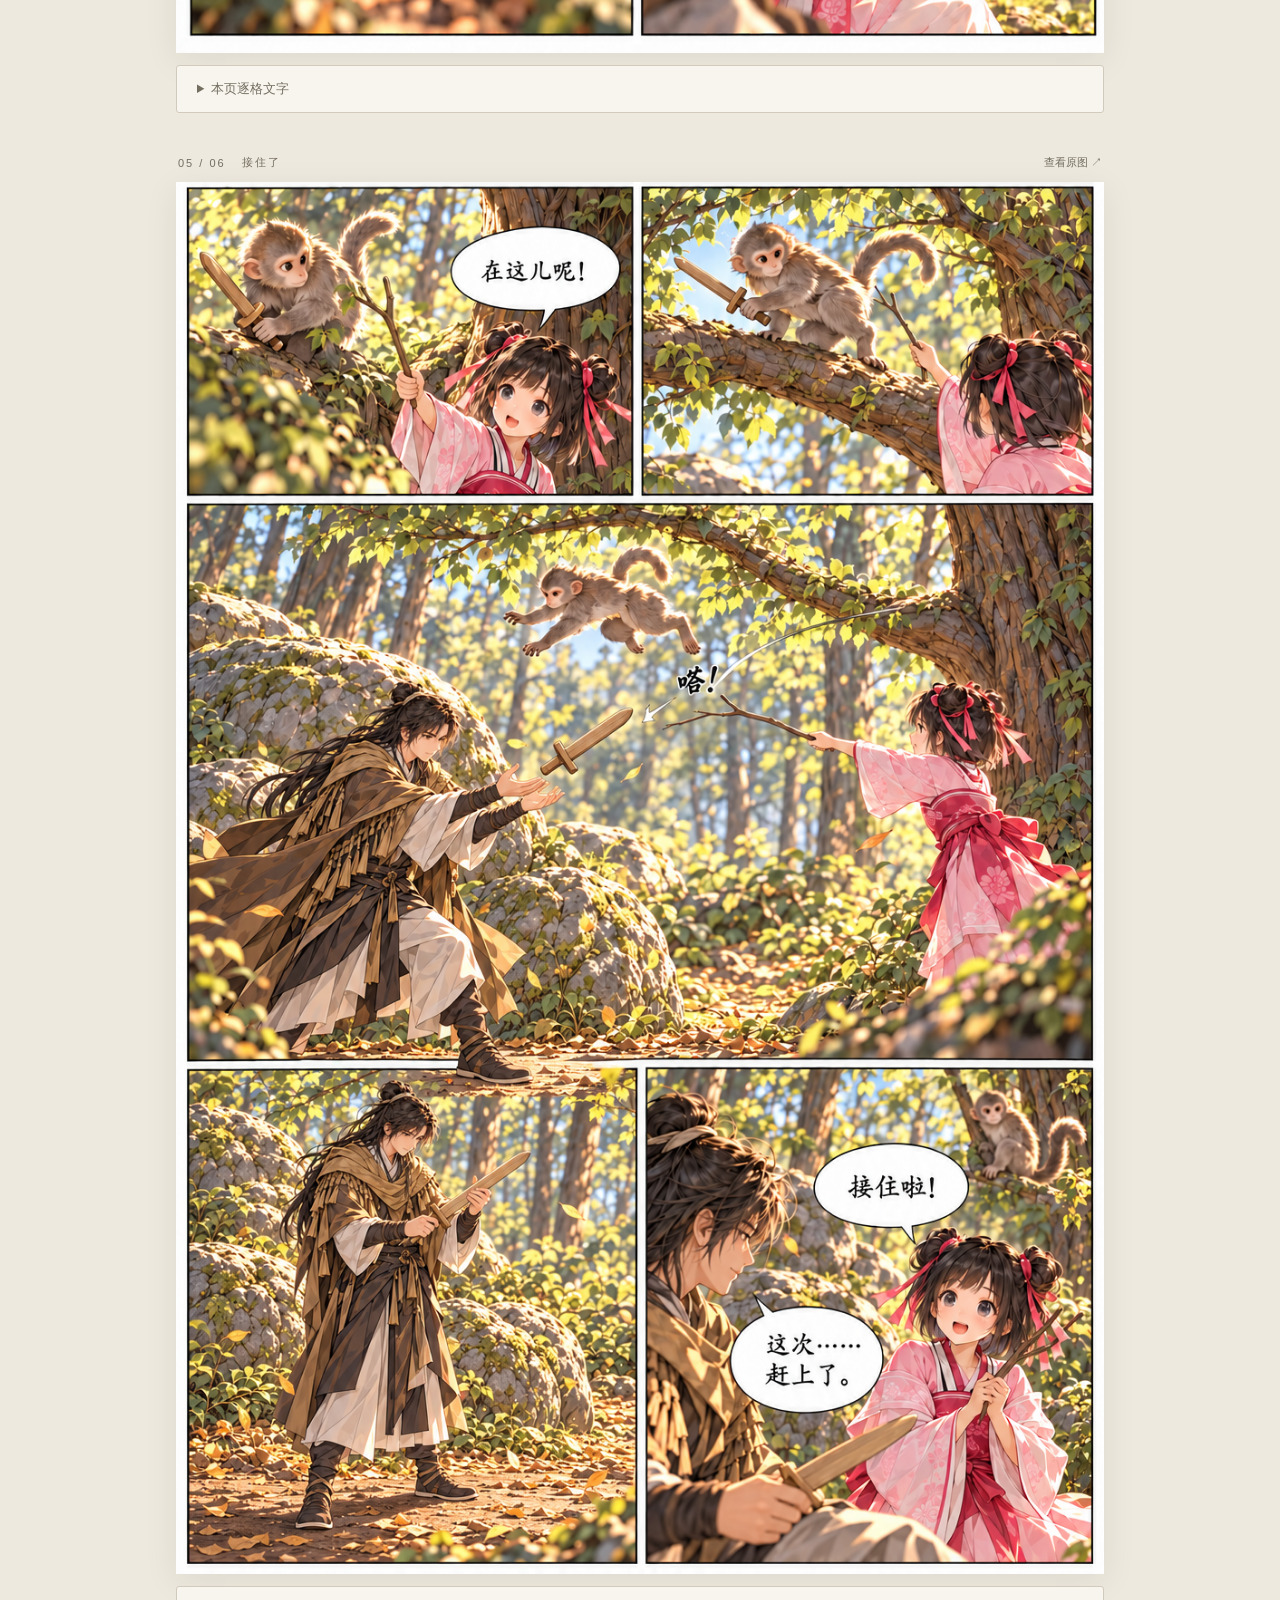
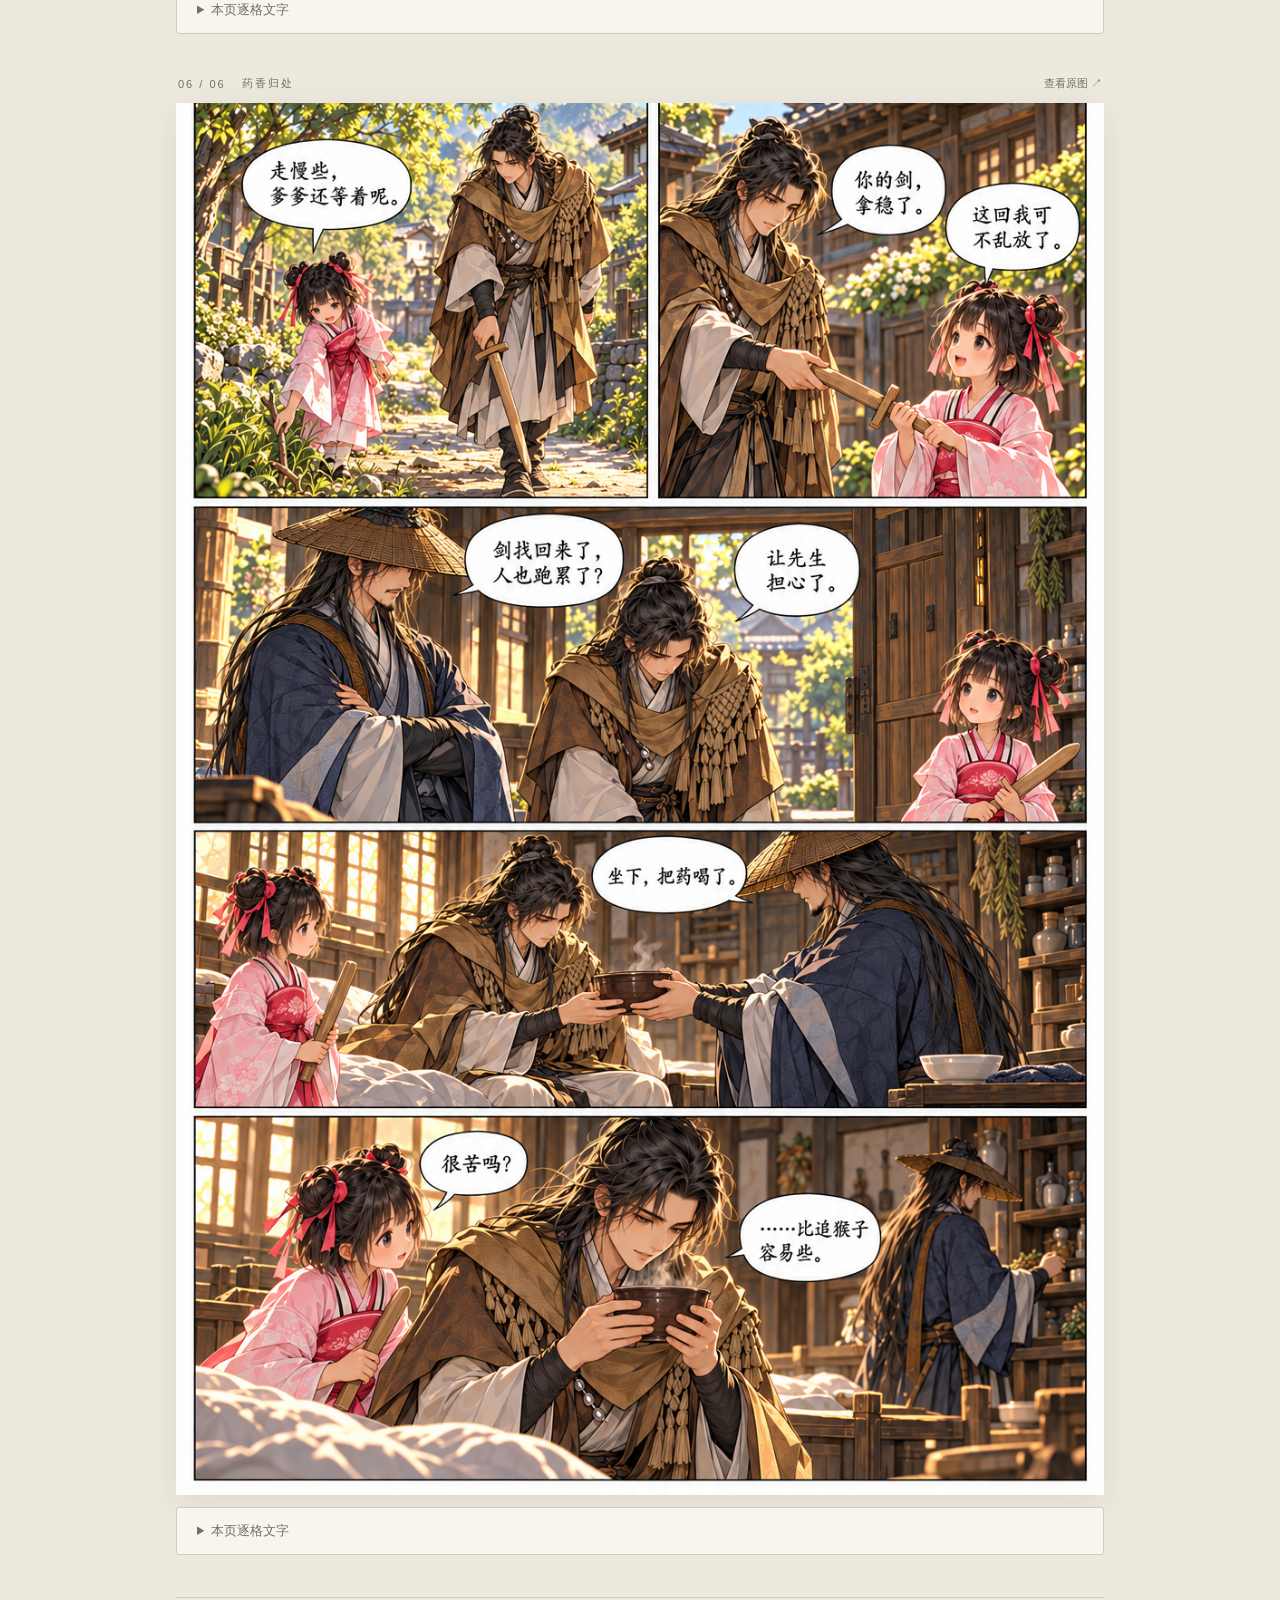
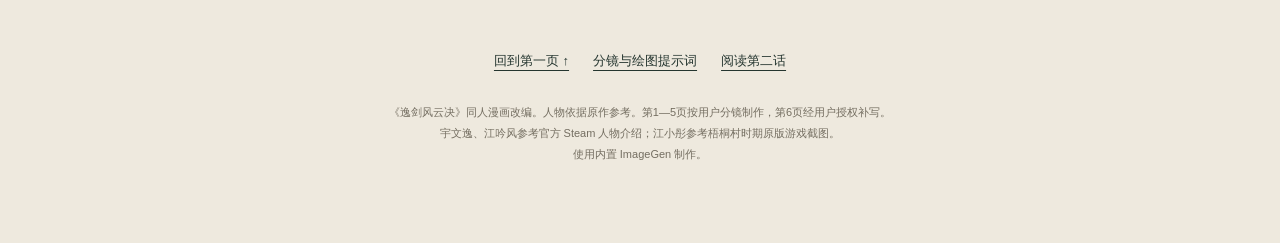
==== commit bc5d0f81: "Document story outline and make comic bundles opt-in" ====
--- a/volume-01/episode-03/index.html
+++ b/volume-01/episode-03/index.html
@@ -14,7 +14,7 @@
 <section class="page" id="page-4" data-page="4" aria-label="第4页 这回站稳"><div class="page-label"><span>04 / 06</span><span>这回站稳</span><a href="assets/page-04.png" target="_blank" rel="noopener">查看原图 ↗</a></div><img src="assets/page-04.png" width="1024" height="1536" alt="第4页：这回站稳。对白见下方逐格文字。" loading="lazy"><details class="transcript"><summary>本页逐格文字</summary><p><b>01</b><span>（无对白）</span></p><p><b>02</b><span>宇文逸：你从树根那边过去。<br>宇文逸：我留在这里。</span></p><p><b>03</b><span>江小彤：不追它了？<br>宇文逸：等它自己过来。</span></p><p><b>04</b><span>宇文逸：这回，站稳些。</span></p><p><b>05</b><span>江小彤：准备好啦。</span></p></details></section>
 <section class="page" id="page-5" data-page="5" aria-label="第5页 接住了"><div class="page-label"><span>05 / 06</span><span>接住了</span><a href="assets/page-05.png" target="_blank" rel="noopener">查看原图 ↗</a></div><img src="assets/page-05.png" width="1024" height="1536" alt="第5页：接住了。对白见下方逐格文字。" loading="lazy"><details class="transcript"><summary>本页逐格文字</summary><p><b>01</b><span>江小彤：在这儿呢！</span></p><p><b>02</b><span>（无对白）</span></p><p><b>03</b><span>拟声：嗒！</span></p><p><b>04</b><span>（无对白）</span></p><p><b>05</b><span>江小彤：接住啦！<br>宇文逸：这次……赶上了。</span></p></details></section>
 <section class="page" id="page-6" data-page="6" aria-label="第6页 药香归处"><div class="page-label"><span>06 / 06</span><span>药香归处</span><a href="assets/page-06.png" target="_blank" rel="noopener">查看原图 ↗</a></div><img src="assets/page-06.png" width="1024" height="1536" alt="第6页：药香归处。对白见下方逐格文字。" loading="lazy"><details class="transcript"><summary>本页逐格文字</summary><p><b>01</b><span>江小彤：走慢些，爹爹还等着呢。</span></p><p><b>02</b><span>宇文逸：你的剑，拿稳了。<br>江小彤：这回我可不乱放了。</span></p><p><b>03</b><span>江吟风：剑找回来了，人也跑累了？<br>宇文逸：让先生担心了。</span></p><p><b>04</b><span>江吟风：坐下，把药喝了。</span></p><p><b>05</b><span>江小彤：很苦吗？<br>宇文逸：……比追猴子容易些。</span></p></details></section></main>
-<footer class="end"><div class="downloads"><a href="药香与木剑-第003话.cbz" download>下载六页漫画包（CBZ）</a><a href="#page-1">回到第一页 ↑</a><a href="episode.json" download>分镜与绘图提示词</a><a href="../episode-02/index.html">阅读第二话</a></div><p class="credits">《逸剑风云决》同人漫画改编。人物依据原作参考。第1—5页按用户分镜制作，第6页经用户授权补写。<br>宇文逸、江吟风参考官方 Steam 人物介绍；江小彤参考梧桐村时期原版游戏截图。<br>使用内置 ImageGen 制作。</p></footer>
+<footer class="end"><div class="downloads"><a href="#page-1">回到第一页 ↑</a><a href="episode.json" download>分镜与绘图提示词</a><a href="../episode-02/index.html">阅读第二话</a></div><p class="credits">《逸剑风云决》同人漫画改编。人物依据原作参考。第1—5页按用户分镜制作，第6页经用户授权补写。<br>宇文逸、江吟风参考官方 Steam 人物介绍；江小彤参考梧桐村时期原版游戏截图。<br>使用内置 ImageGen 制作。</p></footer>
 <script>
 const jump=document.getElementById('jump'),sections=[...document.querySelectorAll('.page')];
 jump.addEventListener('change',()=>document.getElementById('page-'+jump.value).scrollIntoView({behavior:'instant',block:'start'}));
